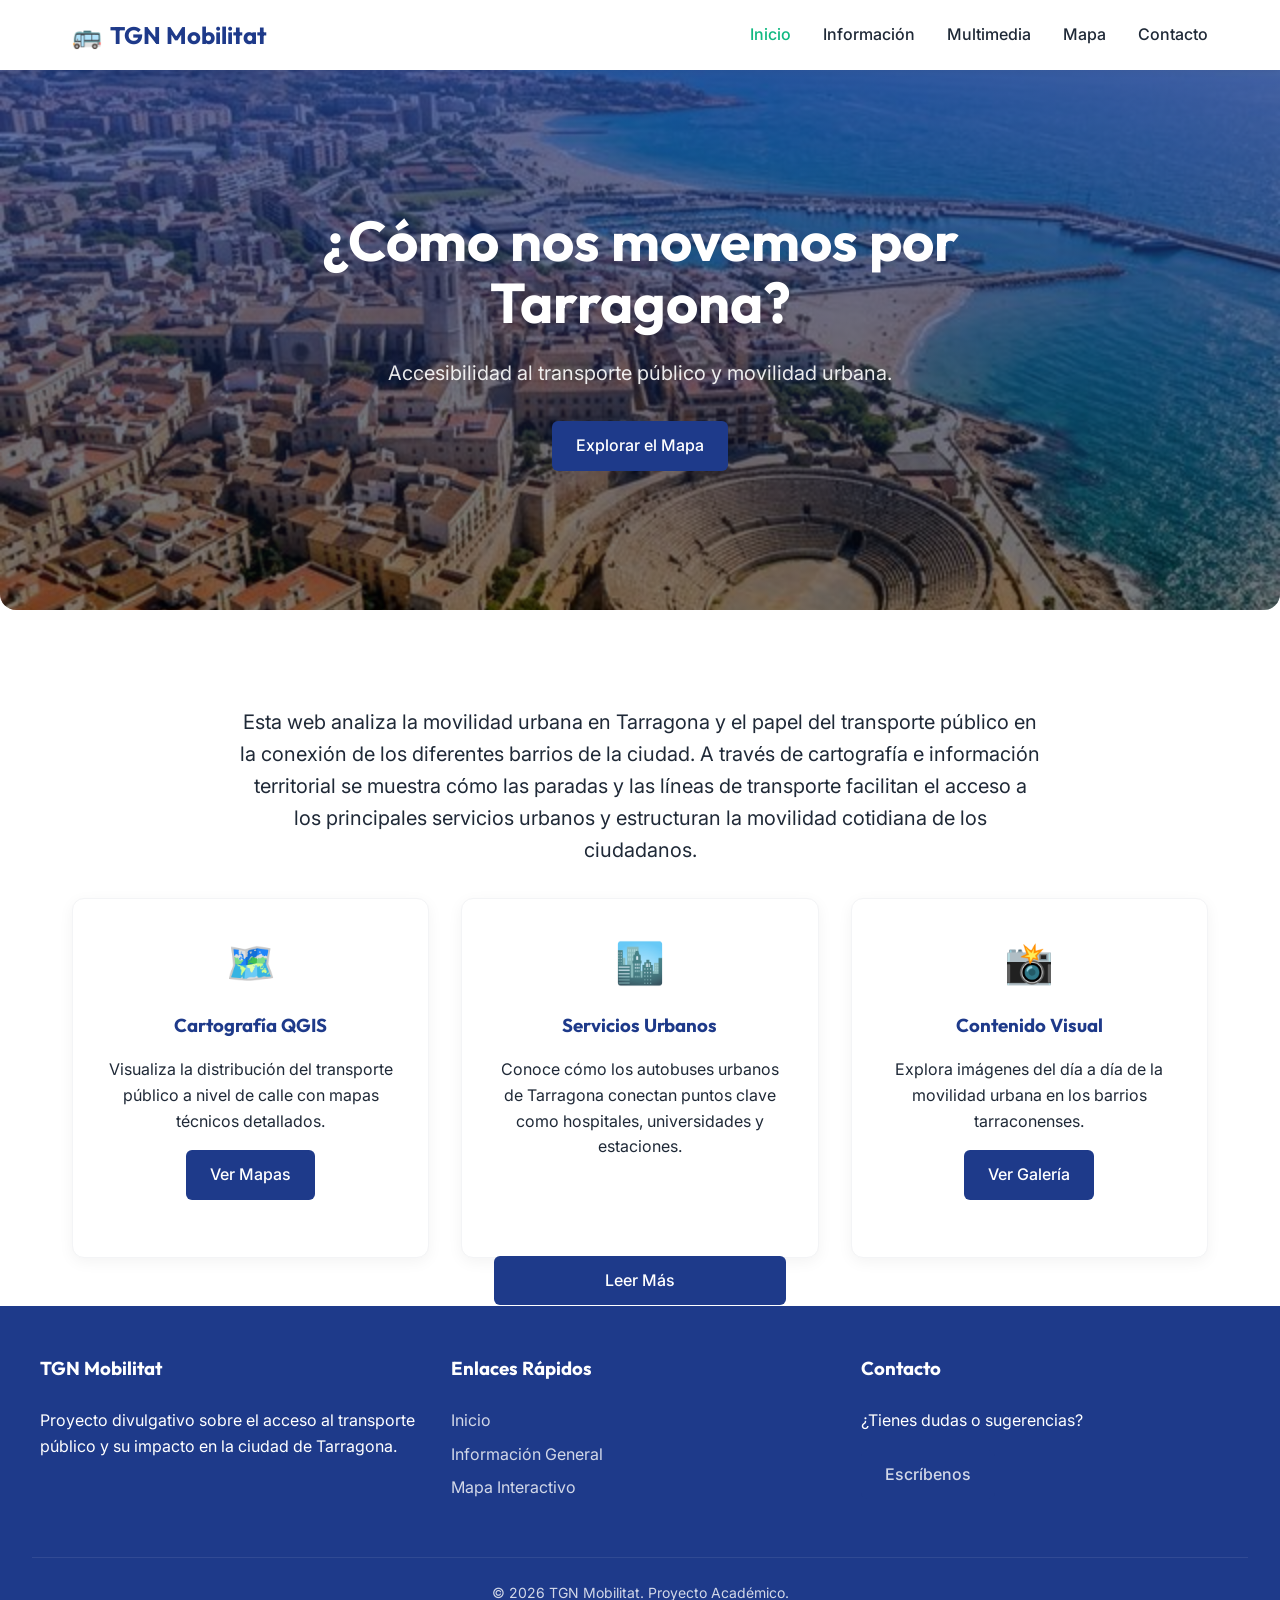
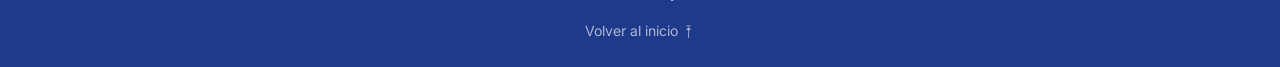
==== index.html @ d4a7bf95 "Primera Versió de la Web" ====
<!DOCTYPE html>
<html lang="es">
<head>
    <meta charset="UTF-8">
    <meta name="viewport" content="width=device-width, initial-scale=1.0">
    <title>Com ens movem per Tarragona?</title>
    <meta name="description" content="Análisis divulgativo sobre la accesibilidad al transporte público y movilidad urbana en Tarragona.">
    <link rel="stylesheet" href="css/styles.css">
</head>
<body>
    <!-- Header Navigation -->
    <header class="main-header">
        <div class="nav-container">
            <a href="index.html" class="logo">
                <span class="logo-icon">🚌</span>
                TGN Mobilitat
            </a>
            <button class="mobile-menu-btn" id="mobile-menu">☰</button>
            <nav>
                <ul class="nav-links">
                    <li><a href="index.html">Inicio</a></li>
                    <li><a href="info.html">Información</a></li>
                    <li><a href="multimedia.html">Multimedia</a></li>
                    <li><a href="mapa.html">Mapa</a></li>
                    <li><a href="contacte.html">Contacto</a></li>
                </ul>
            </nav>
        </div>
    </header>

    <!-- Hero Section -->
    <section class="hero-section" style="background-image: url('img/tarragona_hero.png');">
        <div class="hero-overlay"></div>
        <div class="hero-content">
            <h1>¿Cómo nos movemos por Tarragona?</h1>
            <p>Accesibilidad al transporte público y movilidad urbana.</p>
            <a href="mapa.html" class="btn">Explorar el Mapa</a>
        </div>
    </section>

    <!-- Main Content Grid -->
    <main class="page-container">
        <div class="grid-container grid-home">
            <div class="text-center" style="grid-column: 1 / -1; margin-bottom: 2rem;">
                <p style="font-size: 1.25rem; max-width: 800px; margin: 0 auto;">
                    Esta web analiza la movilidad urbana en Tarragona y el papel del transporte público en la conexión de los diferentes barrios de la ciudad. A través de cartografía e información territorial se muestra cómo las paradas y las líneas de transporte facilitan el acceso a los principales servicios urbanos y estructuran la movilidad cotidiana de los ciudadanos.
                </p>
            </div>
            
            <div class="home-features" style="grid-column: 1 / -1;">
                <div class="feature-card">
                    <div class="feature-icon">🗺️</div>
                    <h3>Cartografía QGIS</h3>
                    <p>Visualiza la distribución del transporte público a nivel de calle con mapas técnicos detallados.</p>
                    <a href="mapa.html" class="btn" style="margin-top: 1rem;">Ver Mapas</a>
                </div>
                
                <div class="feature-card">
                    <div class="feature-icon">🏙️</div>
                    <div class="feature-content" style="display: flex; flex-direction: column; justify-content: space-between; height: 100%;">
                        <div>
                            <h3>Servicios Urbanos</h3>
                            <p>Conoce cómo los autobuses urbanos de Tarragona conectan puntos clave como hospitales, universidades y estaciones.</p>
                        </div>
                        <a href="info.html" class="btn" style="margin-top: 1rem;">Leer Más</a>
                    </div>
                </div>
                
                <div class="feature-card">
                    <div class="feature-icon">📸</div>
                    <h3>Contenido Visual</h3>
                    <p>Explora imágenes del día a día de la movilidad urbana en los barrios tarraconenses.</p>
                    <a href="multimedia.html" class="btn" style="margin-top: 1rem;">Ver Galería</a>
                </div>
            </div>
        </div>
    </main>

    <!-- Footer -->
    <footer class="main-footer">
        <div class="footer-content">
            <div class="footer-section">
                <h3>TGN Mobilitat</h3>
                <p>Proyecto divulgativo sobre el acceso al transporte público y su impacto en la ciudad de Tarragona.</p>
            </div>
            <div class="footer-section">
                <h3>Enlaces Rápidos</h3>
                <a href="index.html">Inicio</a>
                <a href="info.html">Información General</a>
                <a href="mapa.html">Mapa Interactivo</a>
            </div>
            <div class="footer-section">
                <h3>Contacto</h3>
                <p>¿Tienes dudas o sugerencias?</p>
                <a href="contacte.html" class="btn" style="margin-top: 1rem; display: inline-block;">Escríbenos</a>
            </div>
        </div>
        <div class="footer-bottom">
            <p>&copy; 2026 TGN Mobilitat. Proyecto Académico.</p>
            <div class="footer-links">
                <a href="#" onclick="window.scrollTo({top: 0, behavior: 'smooth'}); return false;">Volver al inicio ⭱</a>
            </div>
        </div>
    </footer>

    <script src="js/script.js"></script>
</body>
</html>
---- css/styles.css ----
@import url('https://fonts.googleapis.com/css2?family=Inter:wght@300;400;500;600&family=Outfit:wght@500;700&display=swap');

:root {
  --primary: #1e3a8a;
  --bg-color: #ffffff;
  --bg-secondary: #f3f4f6;
  --accent: #10b981;
  --text-dark: #1f2937;
  --text-light: #6b7280;
  --font-body: 'Inter', system-ui, -apple-system, sans-serif;
  --font-heading: 'Outfit', 'Inter', system-ui, sans-serif;
  --transition: all 0.3s ease;
}

* {
  margin: 0;
  padding: 0;
  box-sizing: border-box;
}

body {
  font-family: var(--font-body);
  color: var(--text-dark);
  background-color: var(--bg-color);
  line-height: 1.6;
  display: flex;
  flex-direction: column;
  min-height: 100vh;
}

h1, h2, h3, h4 {
  font-family: var(--font-heading);
  color: var(--primary);
  margin-bottom: 1rem;
}

img {
  max-width: 100%;
  height: auto;
  border-radius: 8px;
}

a {
  text-decoration: none;
  color: var(--primary);
  transition: var(--transition);
}

a:hover {
  color: var(--accent);
}

/* Header & Navigation */
.main-header {
  background-color: var(--bg-color);
  box-shadow: 0 4px 6px -1px rgba(0, 0, 0, 0.05);
  position: sticky;
  top: 0;
  z-index: 1000;
}

.nav-container {
  display: flex;
  justify-content: space-between;
  align-items: center;
  padding: 1rem 2rem;
  max-width: 1200px;
  margin: 0 auto;
}

.logo {
  font-family: var(--font-heading);
  font-size: 1.5rem;
  font-weight: 700;
  color: var(--primary);
  display: flex;
  align-items: center;
  gap: 0.5rem;
}

.logo-icon {
  color: var(--accent);
}

.nav-links {
  display: flex;
  gap: 2rem;
  list-style: none;
}

.nav-links a {
  font-weight: 500;
  color: var(--text-dark);
}

.nav-links a:hover,
.nav-links a.active {
  color: var(--accent);
}

.mobile-menu-btn {
  display: none;
  background: none;
  border: none;
  font-size: 1.5rem;
  cursor: pointer;
  color: var(--primary);
}

/* Footer */
.main-footer {
  background-color: var(--primary);
  color: var(--bg-color);
  padding: 3rem 2rem 1.5rem;
  margin-top: auto;
}

.footer-content {
  display: grid;
  gap: 2rem;
  max-width: 1200px;
  margin: 0 auto;
  grid-template-columns: 1fr;
}

.footer-section h3 {
  color: var(--bg-color);
  margin-bottom: 1.5rem;
}

.footer-section a {
  color: rgba(255, 255, 255, 0.8);
  display: block;
  margin-bottom: 0.5rem;
}

.footer-section a:hover {
  color: var(--accent);
}

.footer-bottom {
  text-align: center;
  margin-top: 3rem;
  padding-top: 1.5rem;
  border-top: 1px solid rgba(255, 255, 255, 0.1);
  font-size: 0.875rem;
  opacity: 0.8;
}

.footer-links {
  display: flex;
  gap: 1rem;
  justify-content: center;
  margin-top: 1rem;
}

.footer-links a {
  color: #fff;
  opacity: 0.8;
  display: inline;
}

.footer-links a:hover {
  opacity: 1;
  color: var(--accent);
}

/* Utilities */
.btn {
  display: inline-block;
  background-color: var(--primary);
  color: #fff;
  padding: 0.75rem 1.5rem;
  border-radius: 6px;
  font-weight: 500;
  border: none;
  cursor: pointer;
  transition: var(--transition);
}

.btn:hover {
  background-color: var(--accent);
  color: #fff;
}

.bg-secondary {
  background-color: var(--bg-secondary);
  padding: 4rem 2rem;
}

/* Typography styles */
.section-title {
  text-align: center;
  font-size: 2.5rem;
  margin-bottom: 3rem;
  position: relative;
}

.section-title::after {
  content: '';
  display: block;
  width: 60px;
  height: 4px;
  background-color: var(--accent);
  margin: 1rem auto 0;
  border-radius: 2px;
}

.text-center { text-align: center; }

/* Responsive Layout Definitions (CSS Grid) */
.page-container {
  padding: 3rem 2rem;
  max-width: 1200px;
  margin: 0 auto;
}

/* 1. Home Grid */
.hero-section {
  position: relative;
  height: 60vh;
  min-height: 400px;
  display: flex;
  align-items: center;
  justify-content: center;
  text-align: center;
  color: #fff;
  background-size: cover;
  background-position: center;
  margin-bottom: 3rem;
  border-radius: 0 0 16px 16px;
  overflow: hidden;
}

.hero-overlay {
  position: absolute;
  top: 0; left: 0; right: 0; bottom: 0;
  background: linear-gradient(rgba(30,58,138,0.7), rgba(0,0,0,0.5));
  z-index: 1;
}

.hero-content {
  position: relative;
  z-index: 2;
  max-width: 800px;
  padding: 2rem;
}

.hero-content h1 {
  color: #fff;
  font-size: 3.5rem;
  margin-bottom: 1.5rem;
  line-height: 1.1;
}

.hero-content p {
  font-size: 1.25rem;
  margin-bottom: 2rem;
  opacity: 0.9;
}

.home-features {
  display: grid;
  gap: 2rem;
  grid-template-columns: 1fr;
}

.feature-card {
  background: var(--bg-color);
  padding: 2rem;
  border-radius: 12px;
  box-shadow: 0 4px 15px rgba(0,0,0,0.05);
  border: 1px solid var(--bg-secondary);
  text-align: center;
  transition: transform 0.3s ease;
}

.feature-card:hover {
  transform: translateY(-5px);
}

.feature-icon {
  font-size: 2.5rem;
  color: var(--accent);
  margin-bottom: 1rem;
}

/* 2. Info Grid */
.info-grid {
  display: grid;
  gap: 3rem;
  grid-template-columns: 1fr;
  align-items: center;
}

.info-content p {
  margin-bottom: 1.5rem;
  font-size: 1.125rem;
}

.info-image img {
  border-radius: 12px;
  box-shadow: 0 10px 30px rgba(0,0,0,0.1);
}

/* 3. Multimedia Grid */
.gallery-grid {
  display: grid;
  gap: 1.5rem;
  grid-template-columns: repeat(auto-fill, minmax(280px, 1fr));
}

.gallery-item {
  position: relative;
  overflow: hidden;
  border-radius: 12px;
  box-shadow: 0 4px 6px rgba(0,0,0,0.05);
  cursor: pointer;
}

.gallery-item img {
  width: 100%;
  height: 250px;
  object-fit: cover;
  transition: transform 0.5s ease;
  display: block;
}

.gallery-item:hover img {
  transform: scale(1.05);
}

.gallery-caption {
  position: absolute;
  bottom: 0;
  left: 0;
  right: 0;
  background: linear-gradient(transparent, rgba(0,0,0,0.8));
  color: #fff;
  padding: 1.5rem 1rem 1rem;
  transform: translateY(100%);
  transition: transform 0.3s ease;
}

.gallery-item:hover .gallery-caption {
  transform: translateY(0);
}

/* 4. Map Grid */
.map-grid {
  display: grid;
  gap: 2rem;
  grid-template-columns: 1fr;
}

.map-container iframe {
  width: 100%;
  height: 500px;
  border-radius: 12px;
  border: none;
  box-shadow: 0 4px 15px rgba(0,0,0,0.1);
}

.qgis-card {
  background: var(--bg-color);
  border-radius: 12px;
  padding: 2rem;
  box-shadow: 0 4px 15px rgba(0,0,0,0.05);
  border: 1px solid var(--bg-secondary);
}

/* 5. Contact Form Grid */
.contact-container {
  max-width: 600px;
  margin: 0 auto;
  background: var(--bg-color);
  padding: 3rem;
  border-radius: 12px;
  box-shadow: 0 10px 30px rgba(0,0,0,0.05);
  border: 1px solid var(--bg-secondary);
}

.form-group {
  margin-bottom: 1.5rem;
}

.form-label {
  display: block;
  margin-bottom: 0.5rem;
  font-weight: 500;
  color: var(--text-dark);
}

.form-control {
  width: 100%;
  padding: 0.75rem 1rem;
  border: 1px solid #d1d5db;
  border-radius: 6px;
  font-family: inherit;
  transition: border-color 0.3s ease;
}

.form-control:focus {
  outline: none;
  border-color: var(--primary);
  box-shadow: 0 0 0 3px rgba(30, 58, 138, 0.1);
}
textarea.form-control {
  resize: vertical;
  min-height: 120px;
}

/* Media Queries (3 breakpoints) */
@media (min-width: 768px) {
  .home-features {
    grid-template-columns: repeat(2, 1fr);
  }
  
  .footer-content {
    grid-template-columns: repeat(3, 1fr);
  }
}

@media (min-width: 1024px) {
  .home-features {
    grid-template-columns: repeat(3, 1fr);
  }
  
  .info-grid {
    grid-template-columns: 1fr 1fr;
  }
  
  .info-image {
    order: 2; /* Put image on the right */
  }
  
  .map-grid {
    grid-template-columns: 2fr 1fr;
  }
}

/* Mobile Nav Styles */
@media (max-width: 767px) {
  .nav-links {
    display: none;
    flex-direction: column;
    position: absolute;
    top: 100%;
    left: 0;
    right: 0;
    background: var(--bg-color);
    padding: 1.5rem;
    box-shadow: 0 10px 15px -3px rgba(0,0,0,0.1);
    text-align: center;
  }
  
  .nav-links.active {
    display: flex;
  }
  
  .mobile-menu-btn {
    display: block;
  }
  
  .hero-content h1 {
    font-size: 2.25rem;
  }
}
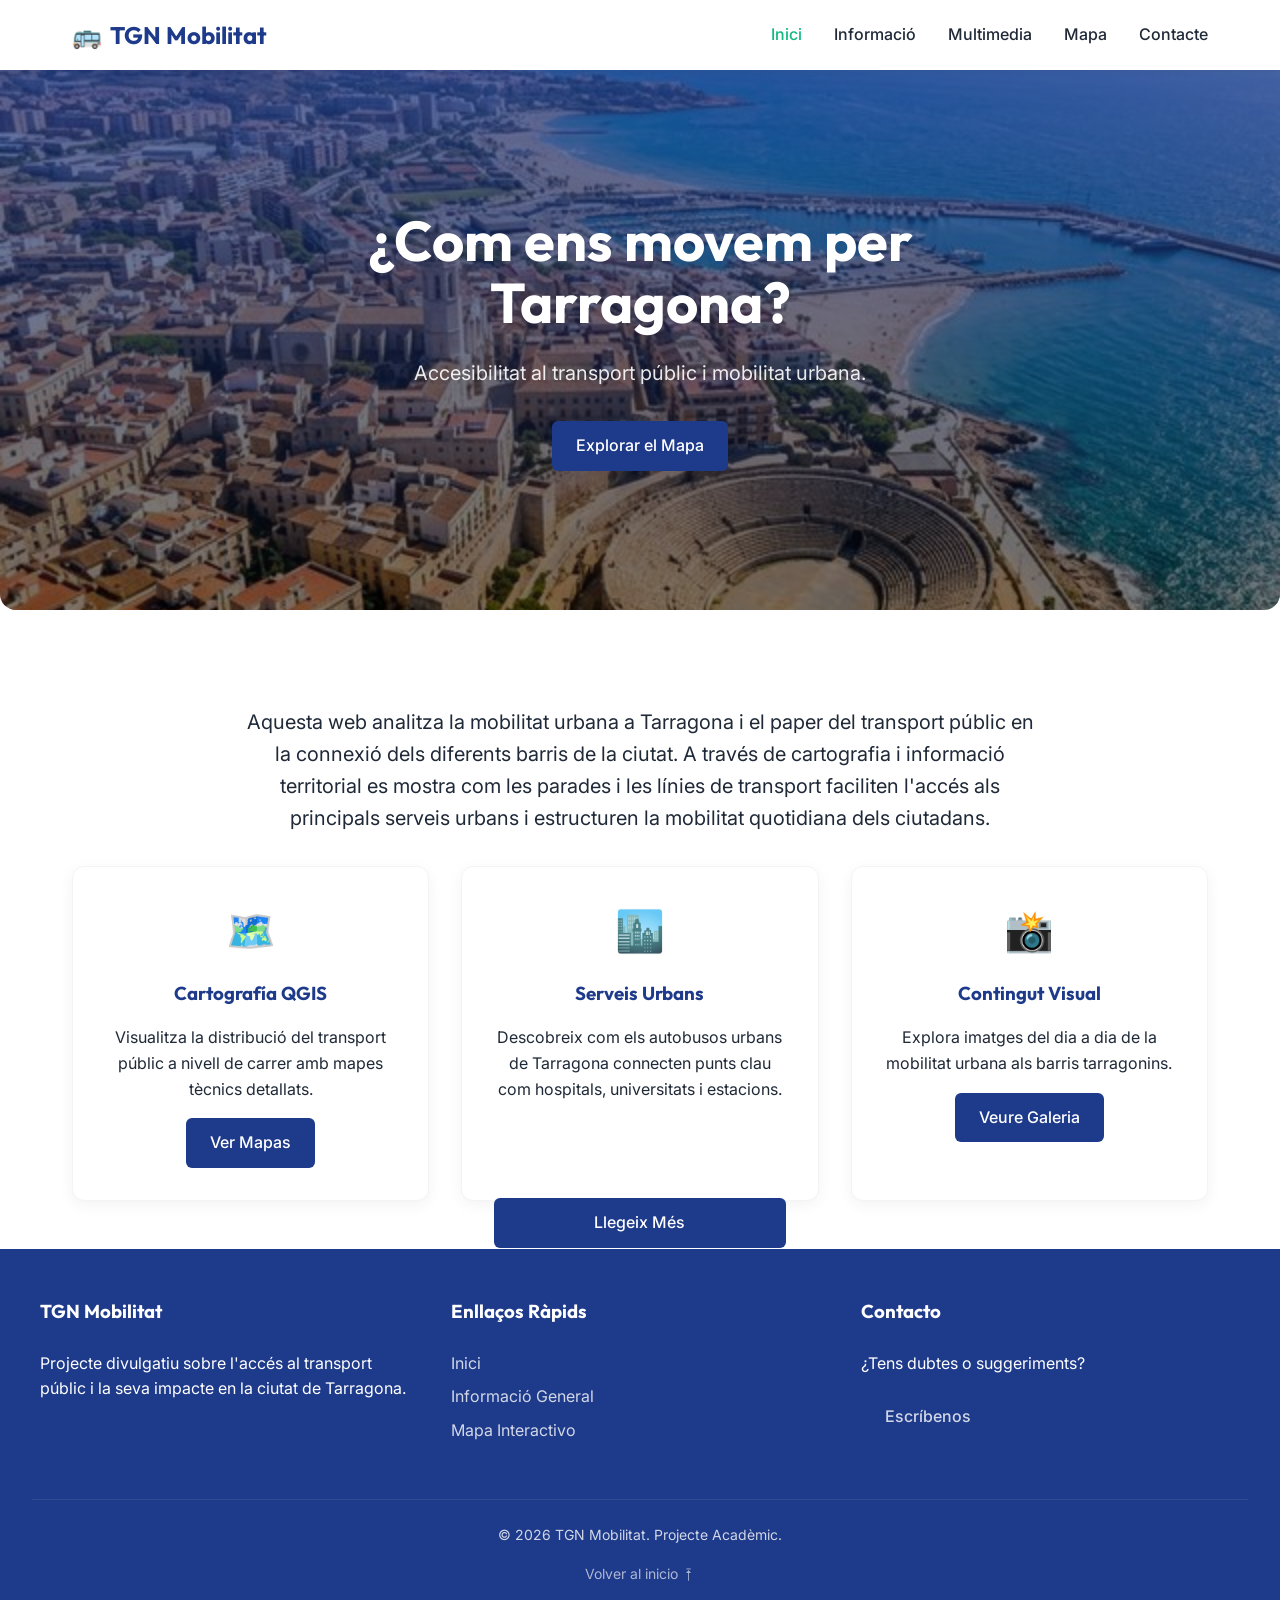
==== commit 6a195df2: "corregir informació i afegir fotos" ====
--- a/index.html
+++ b/index.html
@@ -1,12 +1,15 @@
 <!DOCTYPE html>
 <html lang="es">
+
 <head>
     <meta charset="UTF-8">
     <meta name="viewport" content="width=device-width, initial-scale=1.0">
     <title>Com ens movem per Tarragona?</title>
-    <meta name="description" content="Análisis divulgativo sobre la accesibilidad al transporte público y movilidad urbana en Tarragona.">
+    <meta name="description"
+        content="Análisis divulgativo sobre la accesibilidad al transporte público y movilidad urbana en Tarragona.">
     <link rel="stylesheet" href="css/styles.css">
 </head>
+
 <body>
     <!-- Header Navigation -->
     <header class="main-header">
@@ -18,11 +21,11 @@
             <button class="mobile-menu-btn" id="mobile-menu">☰</button>
             <nav>
                 <ul class="nav-links">
-                    <li><a href="index.html">Inicio</a></li>
-                    <li><a href="info.html">Información</a></li>
+                    <li><a href="index.html">Inici</a></li>
+                    <li><a href="info.html">Informació</a></li>
                     <li><a href="multimedia.html">Multimedia</a></li>
                     <li><a href="mapa.html">Mapa</a></li>
-                    <li><a href="contacte.html">Contacto</a></li>
+                    <li><a href="contacte.html">Contacte</a></li>
                 </ul>
             </nav>
         </div>
@@ -32,8 +35,8 @@
     <section class="hero-section" style="background-image: url('img/tarragona_hero.png');">
         <div class="hero-overlay"></div>
         <div class="hero-content">
-            <h1>¿Cómo nos movemos por Tarragona?</h1>
-            <p>Accesibilidad al transporte público y movilidad urbana.</p>
+            <h1>¿Com ens movem per Tarragona?</h1>
+            <p>Accesibilitat al transport públic i mobilitat urbana.</p>
             <a href="mapa.html" class="btn">Explorar el Mapa</a>
         </div>
     </section>
@@ -43,34 +46,40 @@
         <div class="grid-container grid-home">
             <div class="text-center" style="grid-column: 1 / -1; margin-bottom: 2rem;">
                 <p style="font-size: 1.25rem; max-width: 800px; margin: 0 auto;">
-                    Esta web analiza la movilidad urbana en Tarragona y el papel del transporte público en la conexión de los diferentes barrios de la ciudad. A través de cartografía e información territorial se muestra cómo las paradas y las líneas de transporte facilitan el acceso a los principales servicios urbanos y estructuran la movilidad cotidiana de los ciudadanos.
+                    Aquesta web analitza la mobilitat urbana a Tarragona i el paper del transport públic en la connexió
+                    dels diferents barris de la ciutat. A través de cartografia i informació territorial es mostra com
+                    les parades i les línies de transport faciliten l'accés als principals serveis urbans i estructuren
+                    la mobilitat quotidiana dels ciutadans.
                 </p>
             </div>
-            
+
             <div class="home-features" style="grid-column: 1 / -1;">
                 <div class="feature-card">
                     <div class="feature-icon">🗺️</div>
                     <h3>Cartografía QGIS</h3>
-                    <p>Visualiza la distribución del transporte público a nivel de calle con mapas técnicos detallados.</p>
+                    <p>Visualitza la distribució del transport públic a nivell de carrer amb mapes tècnics detallats.
+                    </p>
                     <a href="mapa.html" class="btn" style="margin-top: 1rem;">Ver Mapas</a>
                 </div>
-                
+
                 <div class="feature-card">
                     <div class="feature-icon">🏙️</div>
-                    <div class="feature-content" style="display: flex; flex-direction: column; justify-content: space-between; height: 100%;">
+                    <div class="feature-content"
+                        style="display: flex; flex-direction: column; justify-content: space-between; height: 100%;">
                         <div>
-                            <h3>Servicios Urbanos</h3>
-                            <p>Conoce cómo los autobuses urbanos de Tarragona conectan puntos clave como hospitales, universidades y estaciones.</p>
+                            <h3>Serveis Urbans</h3>
+                            <p>Descobreix com els autobusos urbans de Tarragona connecten punts clau com hospitals,
+                                universitats i estacions.</p>
                         </div>
-                        <a href="info.html" class="btn" style="margin-top: 1rem;">Leer Más</a>
+                        <a href="info.html" class="btn" style="margin-top: 1rem;">Llegeix Més</a>
                     </div>
                 </div>
-                
+
                 <div class="feature-card">
                     <div class="feature-icon">📸</div>
-                    <h3>Contenido Visual</h3>
-                    <p>Explora imágenes del día a día de la movilidad urbana en los barrios tarraconenses.</p>
-                    <a href="multimedia.html" class="btn" style="margin-top: 1rem;">Ver Galería</a>
+                    <h3>Contingut Visual</h3>
+                    <p>Explora imatges del dia a dia de la mobilitat urbana als barris tarragonins.</p>
+                    <a href="multimedia.html" class="btn" style="margin-top: 1rem;">Veure Galeria</a>
                 </div>
             </div>
         </div>
@@ -81,28 +90,31 @@
         <div class="footer-content">
             <div class="footer-section">
                 <h3>TGN Mobilitat</h3>
-                <p>Proyecto divulgativo sobre el acceso al transporte público y su impacto en la ciudad de Tarragona.</p>
+                <p>Projecte divulgatiu sobre l'accés al transport públic i la seva impacte en la ciutat de Tarragona.
+                </p>
             </div>
             <div class="footer-section">
-                <h3>Enlaces Rápidos</h3>
-                <a href="index.html">Inicio</a>
-                <a href="info.html">Información General</a>
+                <h3>Enllaços Ràpids</h3>
+                <a href="index.html">Inici</a>
+                <a href="info.html">Informació General</a>
                 <a href="mapa.html">Mapa Interactivo</a>
             </div>
             <div class="footer-section">
                 <h3>Contacto</h3>
-                <p>¿Tienes dudas o sugerencias?</p>
+                <p>¿Tens dubtes o suggeriments?</p>
                 <a href="contacte.html" class="btn" style="margin-top: 1rem; display: inline-block;">Escríbenos</a>
             </div>
         </div>
         <div class="footer-bottom">
-            <p>&copy; 2026 TGN Mobilitat. Proyecto Académico.</p>
+            <p>&copy; 2026 TGN Mobilitat. Projecte Acadèmic.</p>
             <div class="footer-links">
-                <a href="#" onclick="window.scrollTo({top: 0, behavior: 'smooth'}); return false;">Volver al inicio ⭱</a>
+                <a href="#" onclick="window.scrollTo({top: 0, behavior: 'smooth'}); return false;">Volver al inicio
+                    ⭱</a>
             </div>
         </div>
     </footer>
 
     <script src="js/script.js"></script>
 </body>
-</html>
+
+</html>
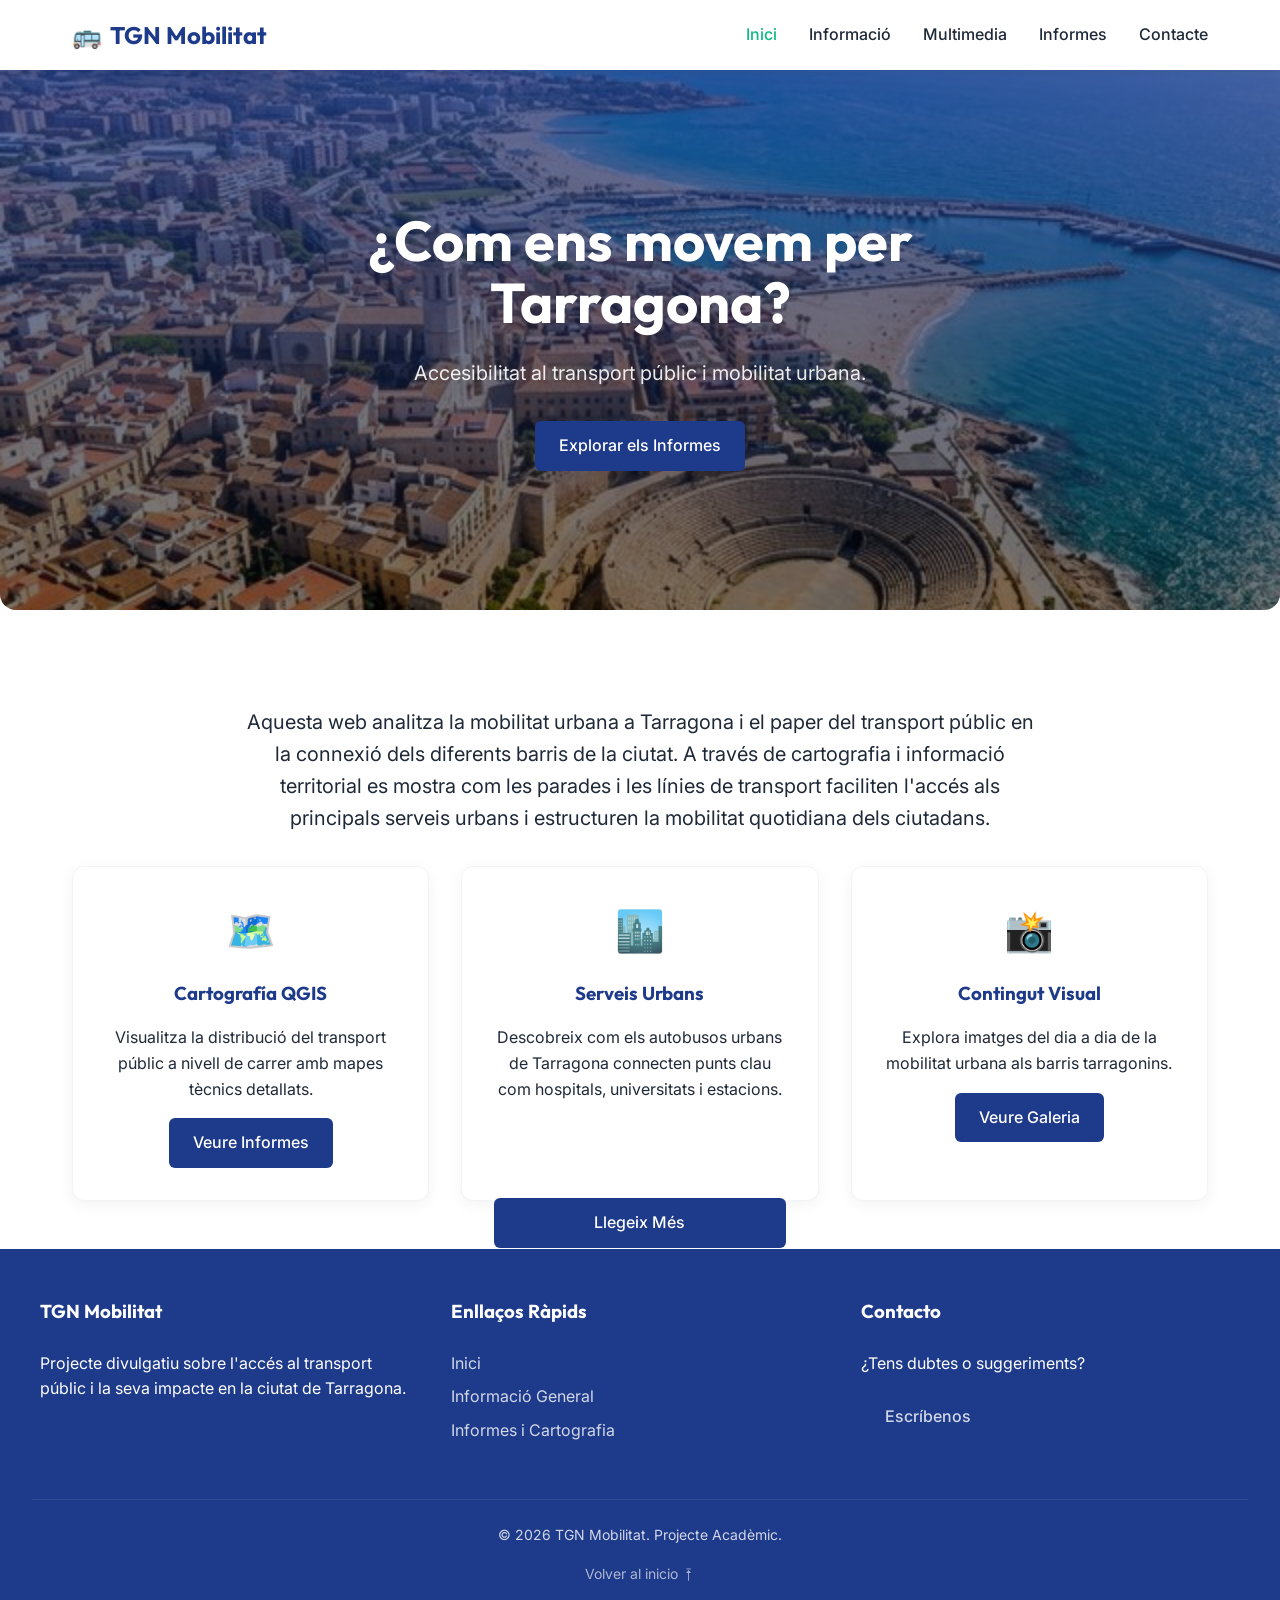
==== commit 9896a6e0: "afegir carpetas i actualitzar codi" ====
--- a/index.html
+++ b/index.html
@@ -24,7 +24,7 @@
                     <li><a href="index.html">Inici</a></li>
                     <li><a href="info.html">Informació</a></li>
                     <li><a href="multimedia.html">Multimedia</a></li>
-                    <li><a href="mapa.html">Mapa</a></li>
+                    <li><a href="informes.html">Informes</a></li>
                     <li><a href="contacte.html">Contacte</a></li>
                 </ul>
             </nav>
@@ -37,7 +37,7 @@
         <div class="hero-content">
             <h1>¿Com ens movem per Tarragona?</h1>
             <p>Accesibilitat al transport públic i mobilitat urbana.</p>
-            <a href="mapa.html" class="btn">Explorar el Mapa</a>
+            <a href="informes.html" class="btn">Explorar els Informes</a>
         </div>
     </section>
 
@@ -59,7 +59,7 @@
                     <h3>Cartografía QGIS</h3>
                     <p>Visualitza la distribució del transport públic a nivell de carrer amb mapes tècnics detallats.
                     </p>
-                    <a href="mapa.html" class="btn" style="margin-top: 1rem;">Ver Mapas</a>
+                    <a href="informes.html" class="btn" style="margin-top: 1rem;">Veure Informes</a>
                 </div>
 
                 <div class="feature-card">
@@ -97,7 +97,7 @@
                 <h3>Enllaços Ràpids</h3>
                 <a href="index.html">Inici</a>
                 <a href="info.html">Informació General</a>
-                <a href="mapa.html">Mapa Interactivo</a>
+                <a href="informes.html">Informes i Cartografia</a>
             </div>
             <div class="footer-section">
                 <h3>Contacto</h3>
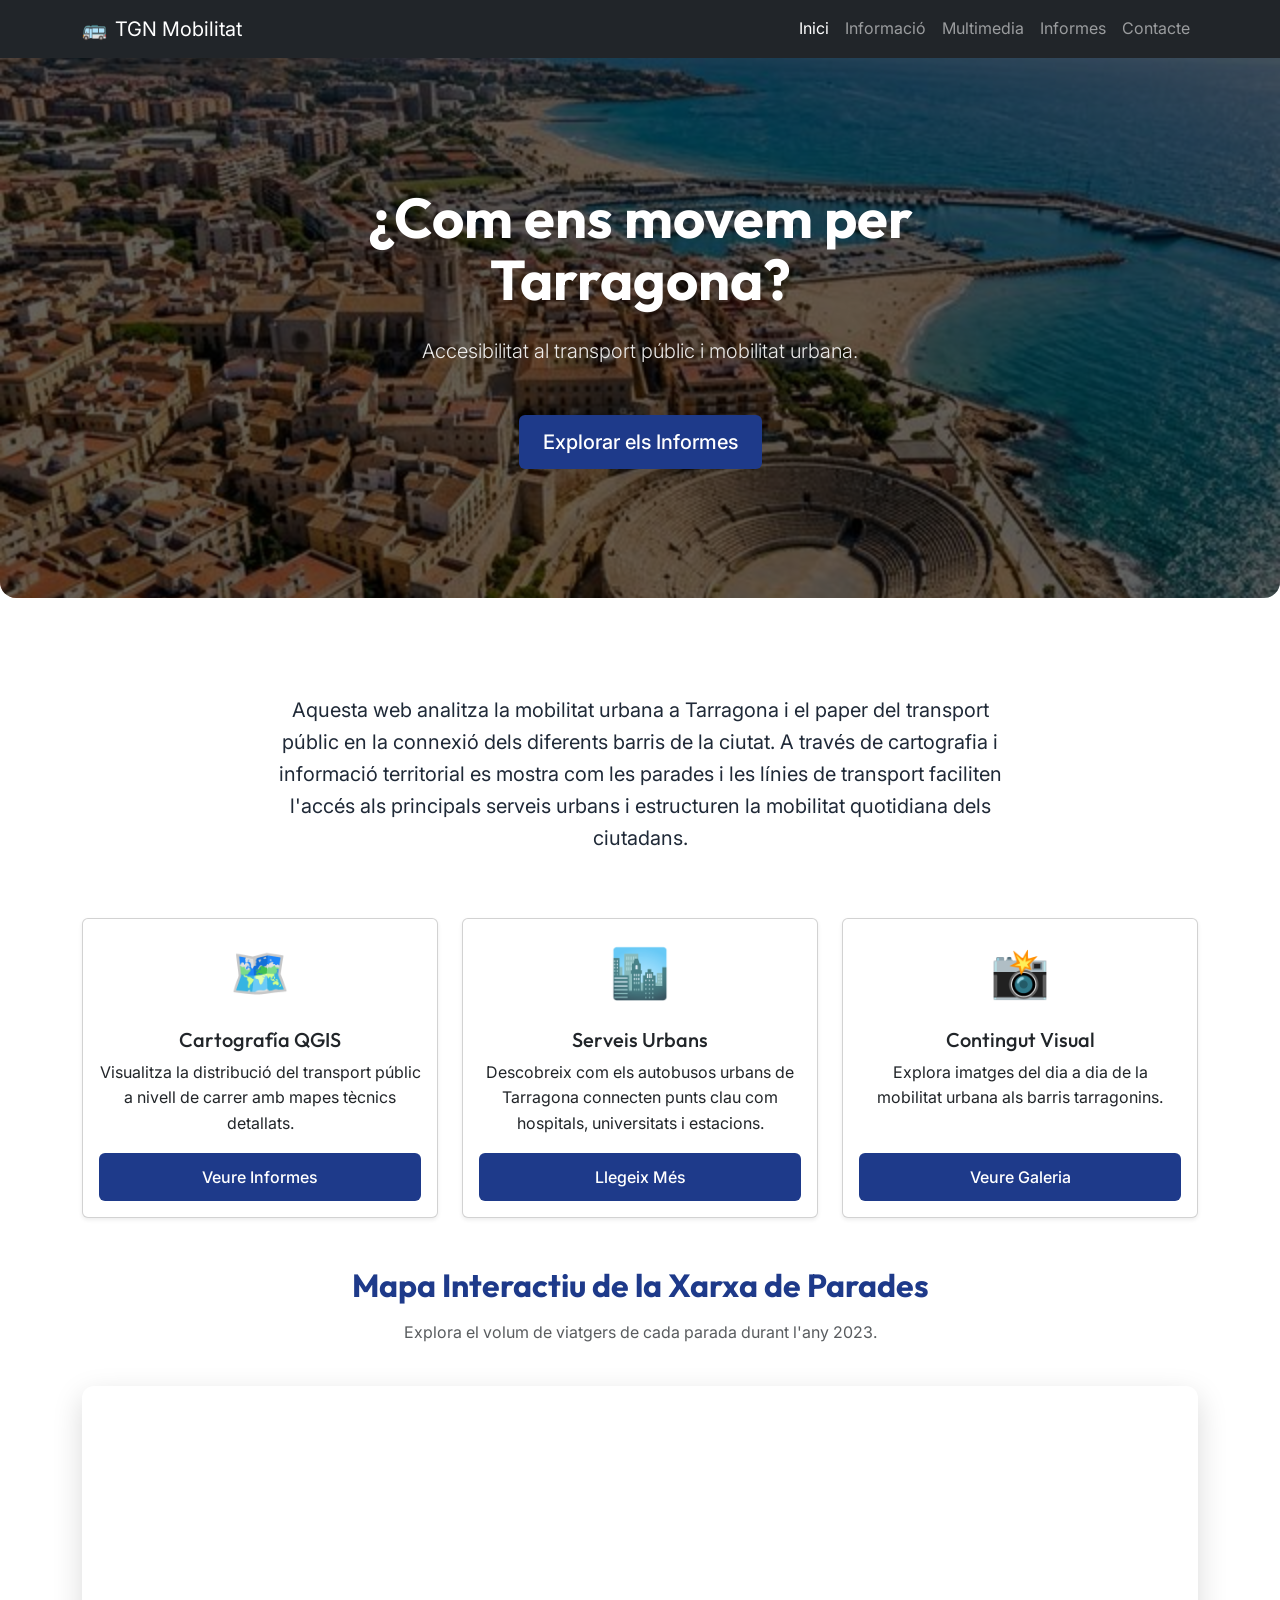
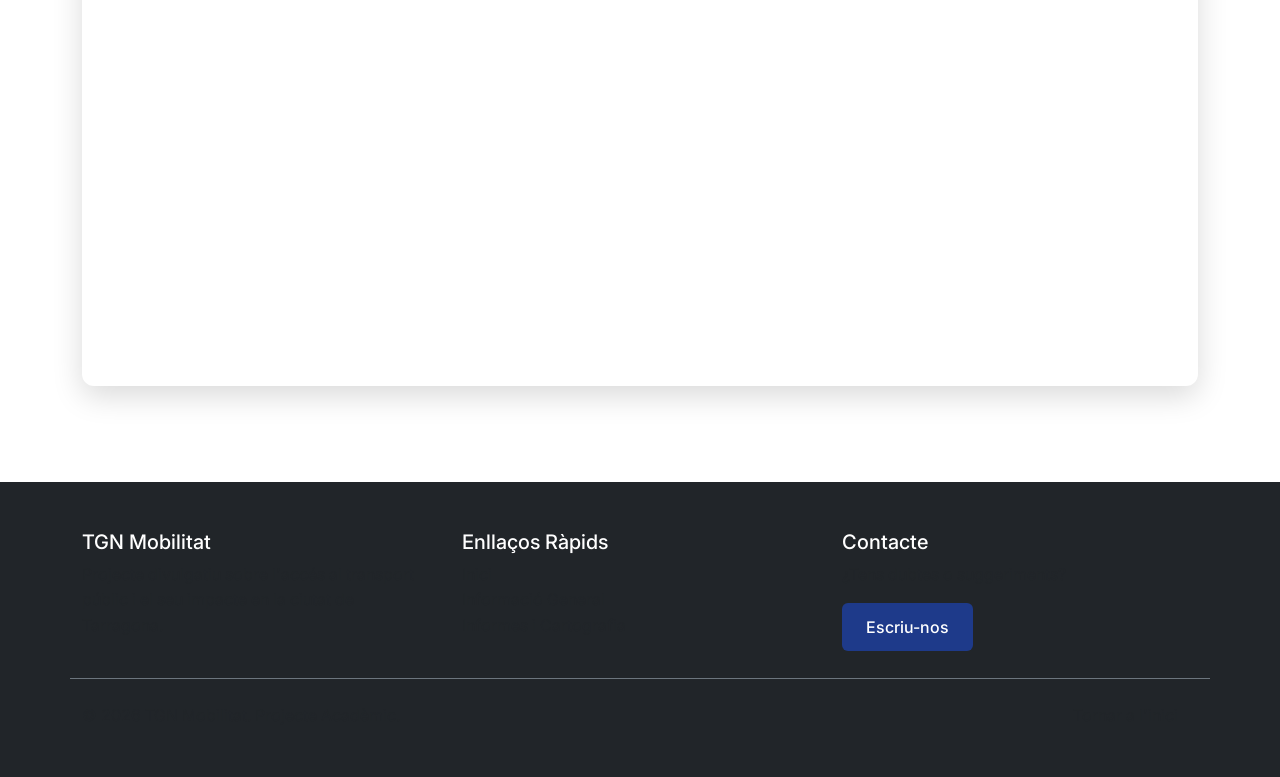
==== commit 63f87db9: "update de index" ====
--- a/index.html
+++ b/index.html
@@ -1,120 +1,212 @@
 <!DOCTYPE html>
-<html lang="es">
-
+<html lang="ca">
 <head>
     <meta charset="UTF-8">
     <meta name="viewport" content="width=device-width, initial-scale=1.0">
     <title>Com ens movem per Tarragona?</title>
-    <meta name="description"
-        content="Análisis divulgativo sobre la accesibilidad al transporte público y movilidad urbana en Tarragona.">
+    <meta name="description" content="Análisis divulgativo sobre la accesibilidad al transporte público y movilidad urbana en Tarragona.">
+    <!-- Bootstrap CSS -->
+    <link href="https://cdn.jsdelivr.net/npm/bootstrap@5.3.3/dist/css/bootstrap.min.css" rel="stylesheet">
     <link rel="stylesheet" href="css/styles.css">
+    <!-- qgis2web OpenLayers CSS -->
+    <link rel="stylesheet" href="qgis2web_2026_06_16-21_47_31_151264/resources/ol.css">
+    <link rel="stylesheet" href="qgis2web_2026_06_16-21_47_31_151264/resources/fontawesome-all.min.css">
+    <link rel="stylesheet" href="qgis2web_2026_06_16-21_47_31_151264/resources/photon-geocoder-autocomplete.min.css">
+    <link rel="stylesheet" href="qgis2web_2026_06_16-21_47_31_151264/resources/ol-layerswitcher.css">
+    <link rel="stylesheet" href="qgis2web_2026_06_16-21_47_31_151264/resources/qgis2web.css">
+    <style>
+        .hero-section {
+            background-size: cover;
+            background-position: center;
+            position: relative;
+            padding: 100px 0;
+            color: white;
+        }
+        .hero-overlay {
+            position: absolute;
+            top: 0; left: 0; right: 0; bottom: 0;
+            background: rgba(0,0,0,0.6);
+            z-index: 1;
+        }
+        .hero-content {
+            position: relative;
+            z-index: 2;
+        }
+        .feature-icon {
+            font-size: 3rem;
+            margin-bottom: 1rem;
+        }
+        /* Mapa integrat directament (sense iframe) */
+        #map {
+            width: 100%;
+            height: 600px;
+            border-radius: 12px;
+            overflow: hidden;
+            box-shadow: 0 10px 30px rgba(0,0,0,0.15);
+        }
+        /* Evitar que els controls de qgis2web surtin del contenidor */
+        .ol-control > * {
+            background-color: #f8f8f8 !important;
+            color: #444444 !important;
+            border-radius: 4px;
+        }
+        .ol-control {
+            background-color: rgba(255,255,255,.4) !important;
+            padding: 2px !important;
+        }
+        .ol-control > *:focus, .ol-control > *:hover {
+            background-color: rgba(248,248,248,0.7) !important;
+        }
+    </style>
 </head>
-
 <body>
     <!-- Header Navigation -->
-    <header class="main-header">
-        <div class="nav-container">
-            <a href="index.html" class="logo">
-                <span class="logo-icon">🚌</span>
-                TGN Mobilitat
+    <nav class="navbar navbar-expand-lg navbar-dark bg-dark sticky-top">
+        <div class="container">
+            <a class="navbar-brand" href="index.html">
+                <span class="logo-icon me-2">🚌</span>TGN Mobilitat
             </a>
-            <button class="mobile-menu-btn" id="mobile-menu">☰</button>
-            <nav>
-                <ul class="nav-links">
-                    <li><a href="index.html">Inici</a></li>
-                    <li><a href="info.html">Informació</a></li>
-                    <li><a href="multimedia.html">Multimedia</a></li>
-                    <li><a href="informes.html">Informes</a></li>
-                    <li><a href="contacte.html">Contacte</a></li>
+            <button class="navbar-toggler" type="button" data-bs-toggle="collapse" data-bs-target="#navbarNav">
+                <span class="navbar-toggler-icon"></span>
+            </button>
+            <div class="collapse navbar-collapse" id="navbarNav">
+                <ul class="navbar-nav ms-auto">
+                    <li class="nav-item"><a class="nav-link active" href="index.html">Inici</a></li>
+                    <li class="nav-item"><a class="nav-link" href="info.html">Informació</a></li>
+                    <li class="nav-item"><a class="nav-link" href="multimedia.html">Multimedia</a></li>
+                    <li class="nav-item"><a class="nav-link" href="informes.html">Informes</a></li>
+                    <li class="nav-item"><a class="nav-link" href="contacte.html">Contacte</a></li>
                 </ul>
-            </nav>
-        </div>
-    </header>
+            </div>
+        </div>
+    </nav>
 
     <!-- Hero Section -->
-    <section class="hero-section" style="background-image: url('img/tarragona_hero.png');">
+    <section class="hero-section text-center" style="background-image: url('img/tarragona_hero.png');">
         <div class="hero-overlay"></div>
-        <div class="hero-content">
-            <h1>¿Com ens movem per Tarragona?</h1>
-            <p>Accesibilitat al transport públic i mobilitat urbana.</p>
-            <a href="informes.html" class="btn">Explorar els Informes</a>
+        <div class="container hero-content py-5">
+            <h1 class="display-4 fw-bold">¿Com ens movem per Tarragona?</h1>
+            <p class="lead">Accesibilitat al transport públic i mobilitat urbana.</p>
+            <a href="informes.html" class="btn btn-primary btn-lg mt-3">Explorar els Informes</a>
         </div>
     </section>
 
-    <!-- Main Content Grid -->
-    <main class="page-container">
-        <div class="grid-container grid-home">
-            <div class="text-center" style="grid-column: 1 / -1; margin-bottom: 2rem;">
-                <p style="font-size: 1.25rem; max-width: 800px; margin: 0 auto;">
+    <!-- Main Content -->
+    <main class="container py-5">
+        <div class="row mb-5">
+            <div class="col-lg-8 mx-auto text-center">
+                <p class="fs-5">
                     Aquesta web analitza la mobilitat urbana a Tarragona i el paper del transport públic en la connexió
                     dels diferents barris de la ciutat. A través de cartografia i informació territorial es mostra com
                     les parades i les línies de transport faciliten l'accés als principals serveis urbans i estructuren
                     la mobilitat quotidiana dels ciutadans.
                 </p>
             </div>
-
-            <div class="home-features" style="grid-column: 1 / -1;">
-                <div class="feature-card">
-                    <div class="feature-icon">🗺️</div>
-                    <h3>Cartografía QGIS</h3>
-                    <p>Visualitza la distribució del transport públic a nivell de carrer amb mapes tècnics detallats.
-                    </p>
-                    <a href="informes.html" class="btn" style="margin-top: 1rem;">Veure Informes</a>
-                </div>
-
-                <div class="feature-card">
-                    <div class="feature-icon">🏙️</div>
-                    <div class="feature-content"
-                        style="display: flex; flex-direction: column; justify-content: space-between; height: 100%;">
-                        <div>
-                            <h3>Serveis Urbans</h3>
-                            <p>Descobreix com els autobusos urbans de Tarragona connecten punts clau com hospitals,
-                                universitats i estacions.</p>
-                        </div>
-                        <a href="info.html" class="btn" style="margin-top: 1rem;">Llegeix Més</a>
-                    </div>
-                </div>
-
-                <div class="feature-card">
-                    <div class="feature-icon">📸</div>
-                    <h3>Contingut Visual</h3>
-                    <p>Explora imatges del dia a dia de la mobilitat urbana als barris tarragonins.</p>
-                    <a href="multimedia.html" class="btn" style="margin-top: 1rem;">Veure Galeria</a>
+        </div>
+
+        <div class="row g-4 mb-5">
+            <!-- Feature 1 -->
+            <div class="col-md-4">
+                <div class="card h-100 shadow-sm text-center">
+                    <div class="card-body d-flex flex-column">
+                        <div class="feature-icon">🗺️</div>
+                        <h3 class="card-title h5">Cartografía QGIS</h3>
+                        <p class="card-text flex-grow-1">Visualitza la distribució del transport públic a nivell de carrer amb mapes tècnics detallats.</p>
+                        <a href="informes.html" class="btn btn-outline-primary mt-auto">Veure Informes</a>
+                    </div>
+                </div>
+            </div>
+
+            <!-- Feature 2 -->
+            <div class="col-md-4">
+                <div class="card h-100 shadow-sm text-center">
+                    <div class="card-body d-flex flex-column">
+                        <div class="feature-icon">🏙️</div>
+                        <h3 class="card-title h5">Serveis Urbans</h3>
+                        <p class="card-text flex-grow-1">Descobreix com els autobusos urbans de Tarragona connecten punts clau com hospitals, universitats i estacions.</p>
+                        <a href="info.html" class="btn btn-outline-primary mt-auto">Llegeix Més</a>
+                    </div>
+                </div>
+            </div>
+
+            <!-- Feature 3 -->
+            <div class="col-md-4">
+                <div class="card h-100 shadow-sm text-center">
+                    <div class="card-body d-flex flex-column">
+                        <div class="feature-icon">📸</div>
+                        <h3 class="card-title h5">Contingut Visual</h3>
+                        <p class="card-text flex-grow-1">Explora imatges del dia a dia de la mobilitat urbana als barris tarragonins.</p>
+                        <a href="multimedia.html" class="btn btn-outline-primary mt-auto">Veure Galeria</a>
+                    </div>
+                </div>
+            </div>
+        </div>
+
+        <!-- Interactive Map Section -->
+        <div class="row mb-5">
+            <div class="col-12 text-center mb-4">
+                <h2 class="fw-bold">Mapa Interactiu de la Xarxa de Parades</h2>
+                <p class="text-muted">Explora el volum de viatgers de cada parada durant l'any 2023.</p>
+            </div>
+            <div class="col-12">
+                <!-- Mapa OpenLayers (qgis2web) integrat directament -->
+                <div id="map">
+                    <div id="popup" class="ol-popup">
+                        <a href="#" id="popup-closer" class="ol-popup-closer"></a>
+                        <div id="popup-content"></div>
+                    </div>
                 </div>
             </div>
         </div>
     </main>
 
     <!-- Footer -->
-    <footer class="main-footer">
-        <div class="footer-content">
-            <div class="footer-section">
-                <h3>TGN Mobilitat</h3>
-                <p>Projecte divulgatiu sobre l'accés al transport públic i la seva impacte en la ciutat de Tarragona.
-                </p>
-            </div>
-            <div class="footer-section">
-                <h3>Enllaços Ràpids</h3>
-                <a href="index.html">Inici</a>
-                <a href="info.html">Informació General</a>
-                <a href="informes.html">Informes i Cartografia</a>
-            </div>
-            <div class="footer-section">
-                <h3>Contacto</h3>
-                <p>¿Tens dubtes o suggeriments?</p>
-                <a href="contacte.html" class="btn" style="margin-top: 1rem; display: inline-block;">Escríbenos</a>
-            </div>
-        </div>
-        <div class="footer-bottom">
-            <p>&copy; 2026 TGN Mobilitat. Projecte Acadèmic.</p>
-            <div class="footer-links">
-                <a href="#" onclick="window.scrollTo({top: 0, behavior: 'smooth'}); return false;">Volver al inicio
-                    ⭱</a>
+    <footer class="bg-dark text-white py-5">
+        <div class="container">
+            <div class="row g-4">
+                <div class="col-md-4">
+                    <h5>TGN Mobilitat</h5>
+                    <p class="text-muted">Projecte divulgatiu sobre l'accés al transport públic i el seu impacte en la ciutat de Tarragona.</p>
+                </div>
+                <div class="col-md-4">
+                    <h5>Enllaços Ràpids</h5>
+                    <ul class="list-unstyled">
+                        <li><a href="index.html" class="text-decoration-none text-muted">Inici</a></li>
+                        <li><a href="info.html" class="text-decoration-none text-muted">Informació General</a></li>
+                        <li><a href="informes.html" class="text-decoration-none text-muted">Informes i Cartografia</a></li>
+                    </ul>
+                </div>
+                <div class="col-md-4">
+                    <h5>Contacte</h5>
+                    <p class="text-muted">¿Tens dubtes o suggeriments?</p>
+                    <a href="contacte.html" class="btn btn-primary">Escriu-nos</a>
+                </div>
+            </div>
+            <div class="row mt-4 pt-4 border-top border-secondary">
+                <div class="col-md-6 text-center text-md-start">
+                    <p class="text-muted mb-0">&copy; 2026 TGN Mobilitat. Projecte Acadèmic.</p>
+                </div>
+                <div class="col-md-6 text-center text-md-end">
+                    <a href="#" class="text-decoration-none text-muted" onclick="window.scrollTo({top: 0, behavior: 'smooth'}); return false;">Tornar a l'inici ⭱</a>
+                </div>
             </div>
         </div>
     </footer>
 
+    <!-- Bootstrap JS -->
+    <script src="https://cdn.jsdelivr.net/npm/bootstrap@5.3.3/dist/js/bootstrap.bundle.min.js"></script>
     <script src="js/script.js"></script>
+    <!-- qgis2web OpenLayers scripts (integrats directament per compatibilitat amb Chrome) -->
+    <script src="qgis2web_2026_06_16-21_47_31_151264/resources/qgis2web_expressions.js"></script>
+    <script src="qgis2web_2026_06_16-21_47_31_151264/resources/functions.js"></script>
+    <script src="qgis2web_2026_06_16-21_47_31_151264/resources/ol.js"></script>
+    <script src="qgis2web_2026_06_16-21_47_31_151264/resources/ol-layerswitcher.js"></script>
+    <script src="qgis2web_2026_06_16-21_47_31_151264/resources/photon-geocoder-autocomplete.min.js"></script>
+    <script src="qgis2web_2026_06_16-21_47_31_151264/resources/olms.js"></script>
+    <script src="qgis2web_2026_06_16-21_47_31_151264/layers/paradesmapa18_1.js"></script>
+    <script src="qgis2web_2026_06_16-21_47_31_151264/styles/paradesmapa18_1_style.js"></script>
+    <script src="qgis2web_2026_06_16-21_47_31_151264/layers/layers.js"></script>
+    <script src="qgis2web_2026_06_16-21_47_31_151264/resources/Autolinker.min.js"></script>
+    <script src="qgis2web_2026_06_16-21_47_31_151264/resources/qgis2web.js"></script>
 </body>
-
-</html>+</html>
